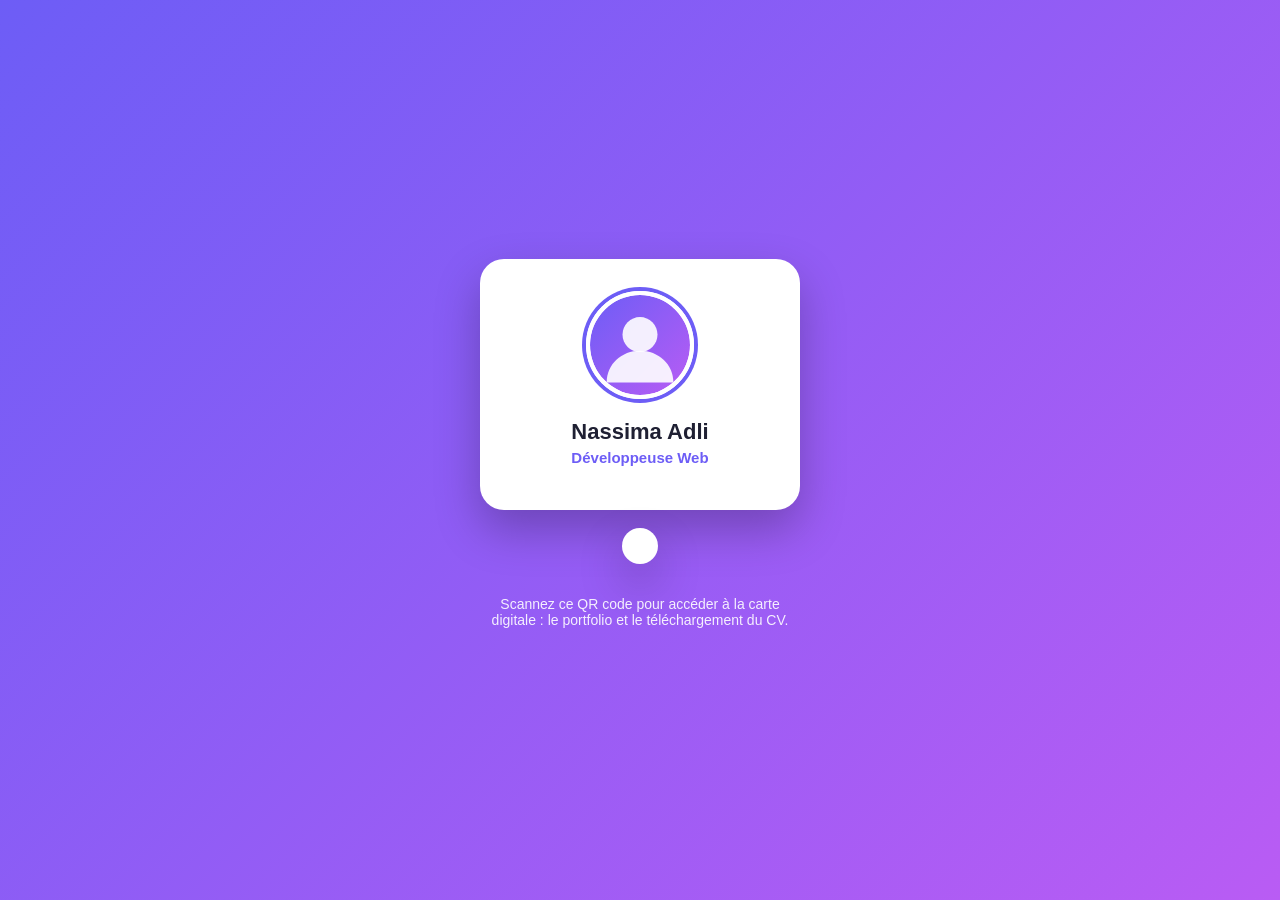
==== card-qr.html @ 46507873 "Ajoute la carte digitale avec QR code, portfolio et téléchargement du CV Site statique : index.html " ====
<!DOCTYPE html>
<html lang="fr">
<head>
  <meta charset="UTF-8" />
  <meta name="viewport" content="width=device-width, initial-scale=1.0" />
  <title>Carte à partager (QR code)</title>
  <link rel="stylesheet" href="styles.css" />
  <script src="vendor/qrcode.min.js"></script>
</head>
<body>
  <div class="qr-page">
    <main class="card">
      <img class="card__photo" id="photo" src="" alt="Photo de profil" />
      <h1 class="card__name" id="name"></h1>
      <p class="card__title" id="title"></p>
    </main>

    <div class="qr-box" id="qrcode"></div>
    <p class="qr-hint">
      Scannez ce QR code pour accéder à la carte digitale : le portfolio et
      le téléchargement du CV.
    </p>
  </div>

  <script src="config.js"></script>
  <script>
    const cfg = window.CARD_CONFIG;

    document.getElementById("photo").src = cfg.photo;
    document.getElementById("name").textContent = cfg.name;
    document.getElementById("title").textContent = cfg.title;

    new QRCode(document.getElementById("qrcode"), {
      text: cfg.cardUrl,
      width: 200,
      height: 200,
      colorDark: "#1f2033",
      colorLight: "#ffffff",
      correctLevel: QRCode.CorrectLevel.H,
    });
  </script>
</body>
</html>
---- styles.css ----
:root {
  --bg-start: #6D5DF6;
  --bg-end: #B95CF4;
  --card-bg: #ffffff;
  --text-main: #1f2033;
  --text-muted: #6b6d80;
  --accent: #6D5DF6;
  --accent-2: #22c55e;
}

* {
  box-sizing: border-box;
}

body {
  margin: 0;
  min-height: 100vh;
  display: flex;
  align-items: center;
  justify-content: center;
  padding: 24px;
  font-family: "Segoe UI", Roboto, -apple-system, BlinkMacSystemFont, sans-serif;
  background: linear-gradient(135deg, var(--bg-start), var(--bg-end));
}

.card {
  background: var(--card-bg);
  width: 100%;
  max-width: 360px;
  border-radius: 24px;
  padding: 32px 28px;
  box-shadow: 0 20px 45px rgba(0, 0, 0, 0.25);
  text-align: center;
}

.card__photo {
  width: 108px;
  height: 108px;
  border-radius: 50%;
  object-fit: cover;
  border: 4px solid #fff;
  box-shadow: 0 0 0 4px var(--accent);
  margin-bottom: 16px;
}

.card__name {
  margin: 0;
  font-size: 22px;
  font-weight: 700;
  color: var(--text-main);
}

.card__title {
  margin: 4px 0 12px;
  font-size: 15px;
  color: var(--accent);
  font-weight: 600;
}

.card__bio {
  margin: 0 0 22px;
  font-size: 14px;
  line-height: 1.5;
  color: var(--text-muted);
}

.card__actions {
  display: flex;
  flex-direction: column;
  gap: 12px;
  margin-bottom: 20px;
}

.btn {
  display: flex;
  align-items: center;
  justify-content: center;
  gap: 8px;
  padding: 13px 18px;
  border-radius: 14px;
  font-size: 15px;
  font-weight: 600;
  text-decoration: none;
  border: none;
  cursor: pointer;
  transition: transform 0.15s ease, box-shadow 0.15s ease;
}

.btn:active {
  transform: scale(0.97);
}

.btn--primary {
  background: linear-gradient(135deg, var(--bg-start), var(--bg-end));
  color: #fff;
  box-shadow: 0 8px 20px rgba(109, 93, 246, 0.35);
}

.btn--secondary {
  background: #f1f2f9;
  color: var(--text-main);
}

.card__socials {
  display: flex;
  justify-content: center;
  gap: 14px;
}

.card__socials a {
  display: inline-flex;
  align-items: center;
  justify-content: center;
  width: 42px;
  height: 42px;
  border-radius: 50%;
  background: #f1f2f9;
  text-decoration: none;
  font-size: 18px;
  color: var(--text-main);
}

.qr-page {
  display: flex;
  flex-direction: column;
  align-items: center;
  gap: 18px;
}

.qr-box {
  background: #fff;
  padding: 18px;
  border-radius: 18px;
  box-shadow: 0 20px 45px rgba(0, 0, 0, 0.25);
}

.qr-hint {
  color: #fff;
  font-size: 14px;
  text-align: center;
  max-width: 320px;
  opacity: 0.9;
}
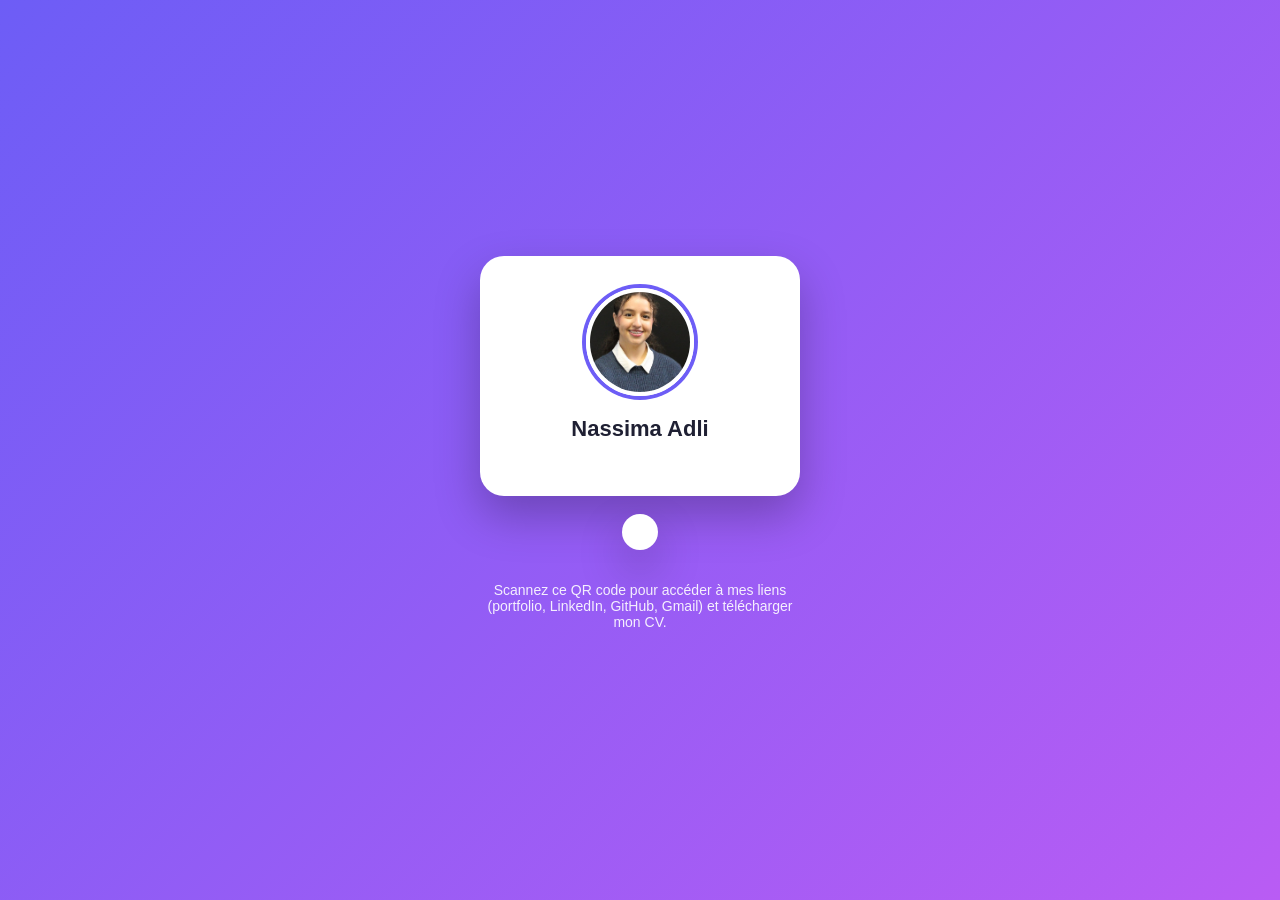
==== commit d58b1275: "Transforme la carte en page façon Linktree Remplace la carte bio (photo + titre + bio + 2 boutons) p" ====
--- a/card-qr.html
+++ b/card-qr.html
@@ -12,13 +12,12 @@
     <main class="card">
       <img class="card__photo" id="photo" src="" alt="Photo de profil" />
       <h1 class="card__name" id="name"></h1>
-      <p class="card__title" id="title"></p>
     </main>
 
     <div class="qr-box" id="qrcode"></div>
     <p class="qr-hint">
-      Scannez ce QR code pour accéder à la carte digitale : le portfolio et
-      le téléchargement du CV.
+      Scannez ce QR code pour accéder à mes liens (portfolio, LinkedIn,
+      GitHub, Gmail) et télécharger mon CV.
     </p>
   </div>
 
@@ -28,7 +27,6 @@
 
     document.getElementById("photo").src = cfg.photo;
     document.getElementById("name").textContent = cfg.name;
-    document.getElementById("title").textContent = cfg.title;
 
     new QRCode(document.getElementById("qrcode"), {
       text: cfg.cardUrl,
--- a/styles.css
+++ b/styles.css
@@ -44,31 +44,10 @@
 }
 
 .card__name {
-  margin: 0;
+  margin: 0 0 22px;
   font-size: 22px;
   font-weight: 700;
   color: var(--text-main);
-}
-
-.card__title {
-  margin: 4px 0 12px;
-  font-size: 15px;
-  color: var(--accent);
-  font-weight: 600;
-}
-
-.card__bio {
-  margin: 0 0 22px;
-  font-size: 14px;
-  line-height: 1.5;
-  color: var(--text-muted);
-}
-
-.card__actions {
-  display: flex;
-  flex-direction: column;
-  gap: 12px;
-  margin-bottom: 20px;
 }
 
 .btn {
@@ -94,30 +73,43 @@
   background: linear-gradient(135deg, var(--bg-start), var(--bg-end));
   color: #fff;
   box-shadow: 0 8px 20px rgba(109, 93, 246, 0.35);
+  margin-bottom: 24px;
 }
 
-.btn--secondary {
-  background: #f1f2f9;
-  color: var(--text-main);
+.link-list {
+  display: flex;
+  flex-direction: column;
+  gap: 12px;
 }
 
-.card__socials {
+.link-item {
   display: flex;
-  justify-content: center;
-  gap: 14px;
+  align-items: center;
+  gap: 12px;
+  padding: 14px 18px;
+  border-radius: 14px;
+  background: #f7f7fb;
+  border: 1px solid #ecebf7;
+  text-decoration: none;
+  color: var(--text-main);
+  font-size: 15px;
+  font-weight: 600;
+  transition: transform 0.15s ease, box-shadow 0.15s ease, border-color 0.15s ease;
 }
 
-.card__socials a {
-  display: inline-flex;
-  align-items: center;
-  justify-content: center;
-  width: 42px;
-  height: 42px;
-  border-radius: 50%;
-  background: #f1f2f9;
-  text-decoration: none;
-  font-size: 18px;
-  color: var(--text-main);
+.link-item:hover {
+  border-color: var(--accent);
+  box-shadow: 0 8px 18px rgba(109, 93, 246, 0.18);
+  transform: translateY(-1px);
+}
+
+.link-item:active {
+  transform: scale(0.98);
+}
+
+.link-item__icon {
+  font-size: 20px;
+  line-height: 1;
 }
 
 .qr-page {
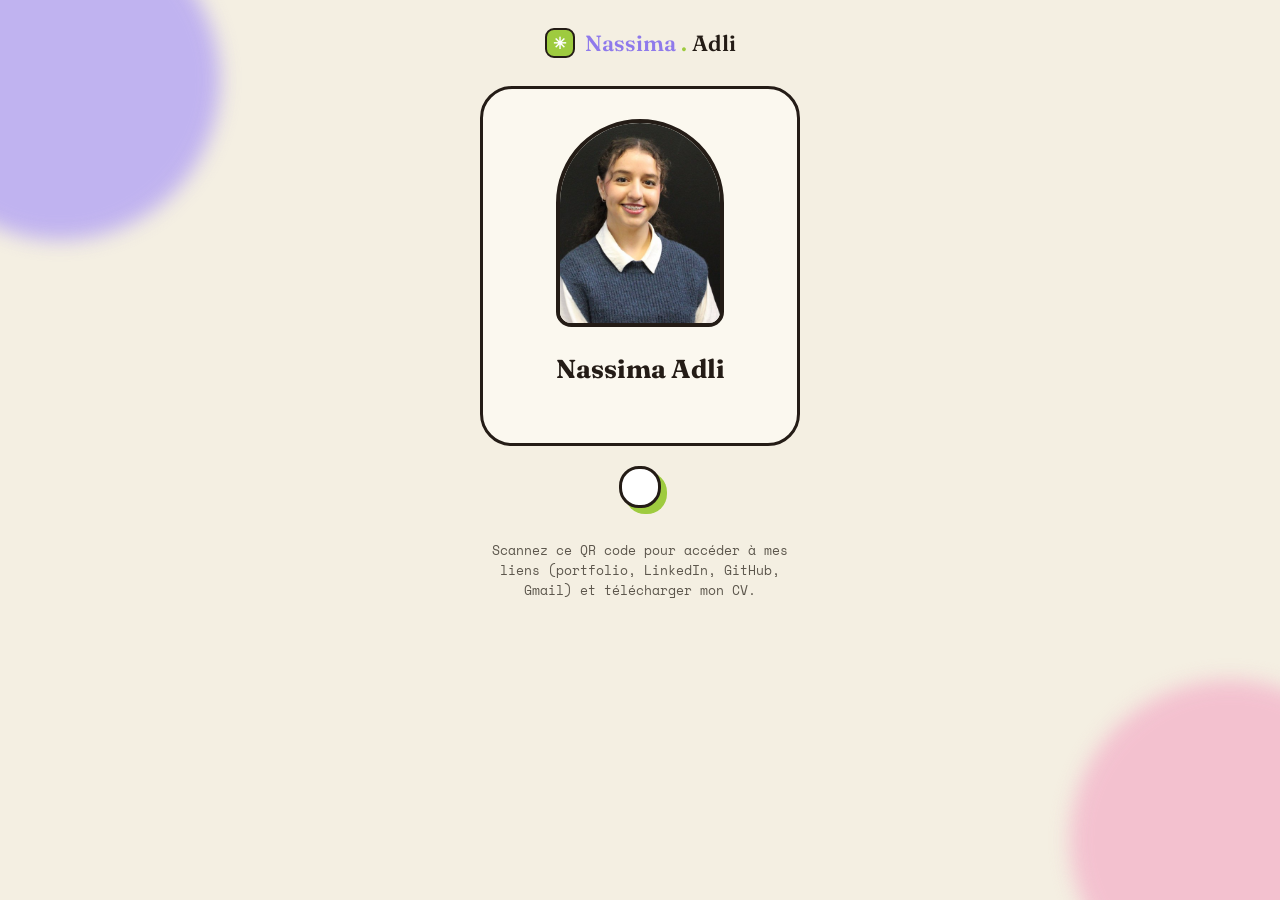
==== commit 17f160db: "Reprend la DA du portfolio pour la page Linktree Fond crème, formes organiques violet/rose en arrièr" ====
--- a/card-qr.html
+++ b/card-qr.html
@@ -8,6 +8,11 @@
   <script src="vendor/qrcode.min.js"></script>
 </head>
 <body>
+  <div class="brand">
+    <span class="brand__mark">✳</span>
+    <span id="brand-name"></span>
+  </div>
+
   <div class="qr-page">
     <main class="card">
       <img class="card__photo" id="photo" src="" alt="Photo de profil" />
@@ -28,11 +33,15 @@
     document.getElementById("photo").src = cfg.photo;
     document.getElementById("name").textContent = cfg.name;
 
+    const [firstName, ...rest] = cfg.name.split(" ");
+    document.getElementById("brand-name").innerHTML =
+      `<span class="brand__name">${firstName}</span> <span class="brand__dot">.</span> <span class="brand__last">${rest.join(" ")}</span>`;
+
     new QRCode(document.getElementById("qrcode"), {
       text: cfg.cardUrl,
       width: 200,
       height: 200,
-      colorDark: "#1f2033",
+      colorDark: "#241c16",
       colorLight: "#ffffff",
       correctLevel: QRCode.CorrectLevel.H,
     });
--- a/styles.css
+++ b/styles.css
@@ -1,11 +1,15 @@
+@import url("https://fonts.googleapis.com/css2?family=Fraunces:ital,wght@0,600;0,700;1,600&family=Space+Mono:wght@400;700&display=swap");
+
 :root {
-  --bg-start: #6D5DF6;
-  --bg-end: #B95CF4;
-  --card-bg: #ffffff;
-  --text-main: #1f2033;
-  --text-muted: #6b6d80;
-  --accent: #6D5DF6;
-  --accent-2: #22c55e;
+  --bg: #f4efe2;
+  --ink: #241c16;
+  --muted: #5c564c;
+  --purple: #b7a8f2;
+  --purple-deep: #8f7aeb;
+  --pink: #f3b9cc;
+  --green: #c9ec86;
+  --green-deep: #9ecb3f;
+  --card-bg: #fbf8ef;
 }
 
 * {
@@ -16,120 +20,222 @@
   margin: 0;
   min-height: 100vh;
   display: flex;
+  flex-direction: column;
+  align-items: center;
+  padding: 28px 20px 48px;
+  font-family: "Space Mono", ui-monospace, monospace;
+  color: var(--ink);
+  background: var(--bg);
+  position: relative;
+  overflow-x: hidden;
+}
+
+body::before,
+body::after {
+  content: "";
+  position: fixed;
+  width: 320px;
+  height: 320px;
+  border-radius: 50%;
+  filter: blur(10px);
+  z-index: 0;
+}
+
+body::before {
+  background: var(--purple);
+  top: -80px;
+  left: -100px;
+  opacity: 0.85;
+}
+
+body::after {
+  background: var(--pink);
+  bottom: -100px;
+  right: -110px;
+  opacity: 0.85;
+}
+
+.brand {
+  position: relative;
+  z-index: 1;
+  display: flex;
+  align-items: center;
+  gap: 10px;
+  margin-bottom: 28px;
+  font-family: "Fraunces", Georgia, serif;
+  font-size: 22px;
+  font-weight: 600;
+}
+
+.brand__mark {
+  width: 30px;
+  height: 30px;
+  border-radius: 9px;
+  background: var(--green-deep);
+  border: 2px solid var(--ink);
+  color: #fff;
+  display: flex;
   align-items: center;
   justify-content: center;
-  padding: 24px;
-  font-family: "Segoe UI", Roboto, -apple-system, BlinkMacSystemFont, sans-serif;
-  background: linear-gradient(135deg, var(--bg-start), var(--bg-end));
+  font-size: 16px;
+  line-height: 1;
+}
+
+.brand__name {
+  color: var(--purple-deep);
+}
+
+.brand__dot {
+  color: var(--green-deep);
+}
+
+.brand__last {
+  color: var(--ink);
 }
 
 .card {
+  position: relative;
+  z-index: 1;
   background: var(--card-bg);
   width: 100%;
-  max-width: 360px;
-  border-radius: 24px;
-  padding: 32px 28px;
-  box-shadow: 0 20px 45px rgba(0, 0, 0, 0.25);
+  max-width: 380px;
+  border-radius: 32px;
+  border: 3px solid var(--ink);
+  padding: 30px 26px 34px;
   text-align: center;
 }
 
 .card__photo {
-  width: 108px;
-  height: 108px;
-  border-radius: 50%;
+  width: 168px;
+  height: 208px;
   object-fit: cover;
-  border: 4px solid #fff;
-  box-shadow: 0 0 0 4px var(--accent);
-  margin-bottom: 16px;
+  border: 4px solid var(--ink);
+  border-radius: 110px 110px 20px 20px;
+  margin-bottom: 20px;
+  background: #fff;
 }
 
 .card__name {
-  margin: 0 0 22px;
-  font-size: 22px;
+  margin: 0 0 24px;
+  font-family: "Fraunces", Georgia, serif;
+  font-size: 26px;
   font-weight: 700;
-  color: var(--text-main);
+  color: var(--ink);
 }
 
 .btn {
   display: flex;
   align-items: center;
   justify-content: center;
-  gap: 8px;
-  padding: 13px 18px;
-  border-radius: 14px;
-  font-size: 15px;
-  font-weight: 600;
+  gap: 10px;
+  padding: 15px 20px;
+  border-radius: 999px;
+  font-family: "Space Mono", ui-monospace, monospace;
+  font-size: 14px;
+  font-weight: 700;
+  letter-spacing: 0.03em;
+  text-transform: uppercase;
   text-decoration: none;
-  border: none;
+  border: 3px solid var(--ink);
   cursor: pointer;
-  transition: transform 0.15s ease, box-shadow 0.15s ease;
-}
-
-.btn:active {
-  transform: scale(0.97);
+  transition: transform 0.12s ease, box-shadow 0.12s ease;
 }
 
 .btn--primary {
-  background: linear-gradient(135deg, var(--bg-start), var(--bg-end));
-  color: #fff;
-  box-shadow: 0 8px 20px rgba(109, 93, 246, 0.35);
-  margin-bottom: 24px;
+  background: var(--green);
+  color: var(--ink);
+  box-shadow: 6px 6px 0 var(--purple-deep);
+  margin-bottom: 26px;
+}
+
+.btn--primary:hover {
+  transform: translate(3px, 3px);
+  box-shadow: 3px 3px 0 var(--purple-deep);
+}
+
+.btn--primary:active {
+  transform: translate(6px, 6px);
+  box-shadow: 0 0 0 var(--purple-deep);
 }
 
 .link-list {
   display: flex;
   flex-direction: column;
+  gap: 14px;
+}
+
+.link-item {
+  display: flex;
+  align-items: center;
   gap: 12px;
-}
-
-.link-item {
-  display: flex;
-  align-items: center;
-  gap: 12px;
-  padding: 14px 18px;
-  border-radius: 14px;
-  background: #f7f7fb;
-  border: 1px solid #ecebf7;
+  padding: 14px 20px;
+  border-radius: 999px;
+  background: #fff;
+  border: 3px solid var(--ink);
   text-decoration: none;
-  color: var(--text-main);
-  font-size: 15px;
-  font-weight: 600;
-  transition: transform 0.15s ease, box-shadow 0.15s ease, border-color 0.15s ease;
+  color: var(--ink);
+  font-family: "Space Mono", ui-monospace, monospace;
+  font-size: 14px;
+  font-weight: 700;
+  text-transform: uppercase;
+  letter-spacing: 0.02em;
+  box-shadow: 5px 5px 0 var(--pink);
+  transition: transform 0.12s ease, box-shadow 0.12s ease;
+}
+
+.link-item:nth-child(3n+2) {
+  box-shadow: 5px 5px 0 var(--purple);
+}
+
+.link-item:nth-child(3n+3) {
+  box-shadow: 5px 5px 0 var(--green);
 }
 
 .link-item:hover {
-  border-color: var(--accent);
-  box-shadow: 0 8px 18px rgba(109, 93, 246, 0.18);
-  transform: translateY(-1px);
+  transform: translate(2px, 2px);
+  box-shadow: 3px 3px 0 var(--pink);
+}
+
+.link-item:nth-child(3n+2):hover {
+  box-shadow: 3px 3px 0 var(--purple);
+}
+
+.link-item:nth-child(3n+3):hover {
+  box-shadow: 3px 3px 0 var(--green);
 }
 
 .link-item:active {
-  transform: scale(0.98);
+  transform: translate(5px, 5px);
+  box-shadow: 0 0 0 currentColor;
 }
 
 .link-item__icon {
-  font-size: 20px;
+  font-size: 18px;
   line-height: 1;
 }
 
 .qr-page {
+  position: relative;
+  z-index: 1;
   display: flex;
   flex-direction: column;
   align-items: center;
-  gap: 18px;
+  gap: 20px;
 }
 
 .qr-box {
   background: #fff;
   padding: 18px;
-  border-radius: 18px;
-  box-shadow: 0 20px 45px rgba(0, 0, 0, 0.25);
+  border-radius: 20px;
+  border: 3px solid var(--ink);
+  box-shadow: 6px 6px 0 var(--green-deep);
 }
 
 .qr-hint {
-  color: #fff;
-  font-size: 14px;
+  color: var(--muted);
+  font-family: "Space Mono", ui-monospace, monospace;
+  font-size: 12.5px;
   text-align: center;
   max-width: 320px;
-  opacity: 0.9;
-}
+  line-height: 1.6;
+}
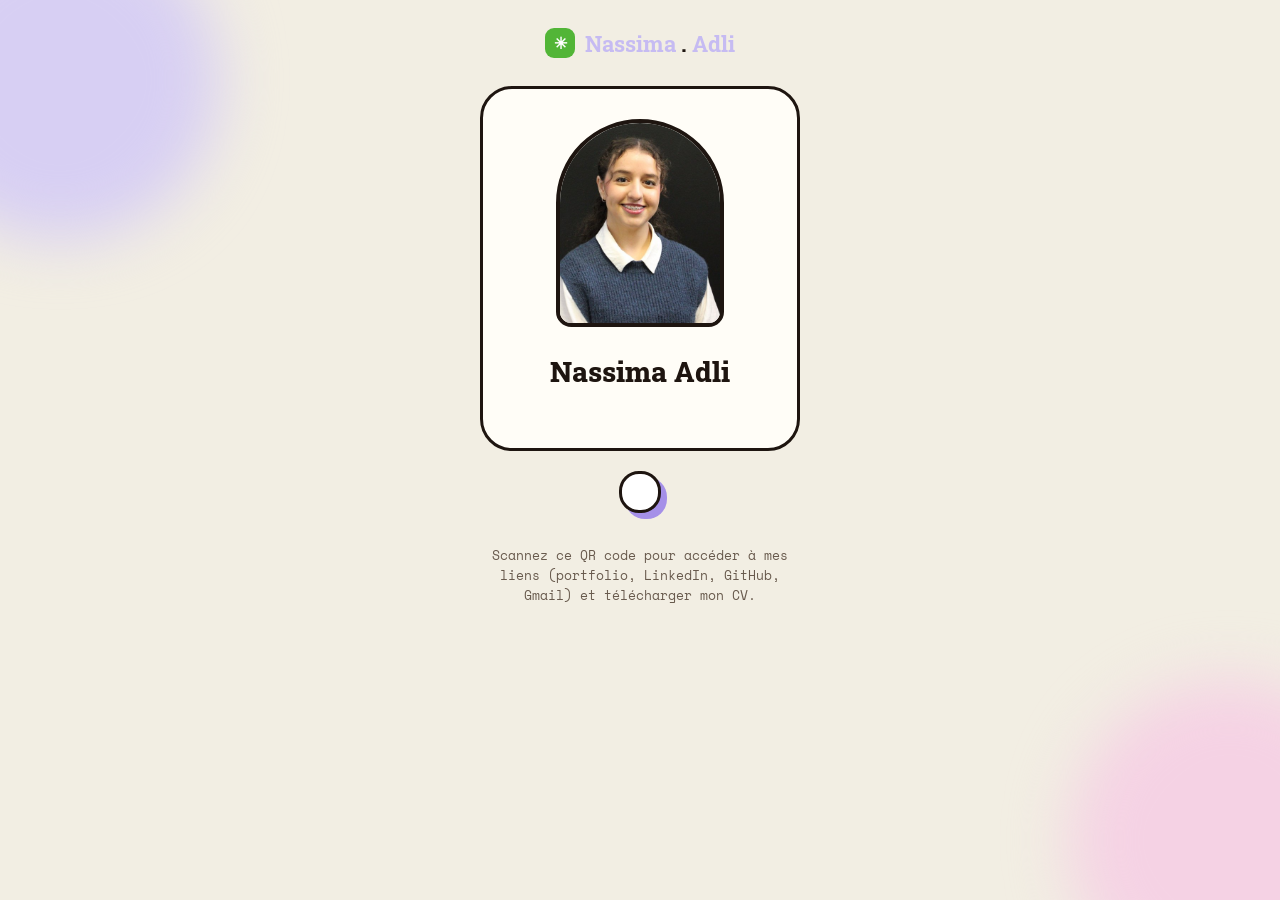
==== commit 12fd75ee: "Affine la DA avec les couleurs exactes du portfolio Couleurs extraites au pixel près depuis une capt" ====
--- a/card-qr.html
+++ b/card-qr.html
@@ -41,7 +41,7 @@
       text: cfg.cardUrl,
       width: 200,
       height: 200,
-      colorDark: "#241c16",
+      colorDark: "#1e1510",
       colorLight: "#ffffff",
       correctLevel: QRCode.CorrectLevel.H,
     });
--- a/styles.css
+++ b/styles.css
@@ -1,15 +1,21 @@
-@import url("https://fonts.googleapis.com/css2?family=Fraunces:ital,wght@0,600;0,700;1,600&family=Space+Mono:wght@400;700&display=swap");
-
+@import url("https://fonts.googleapis.com/css2?family=Roboto+Slab:wght@600;700;800&family=Space+Mono:wght@400;700&display=swap");
+
+/*
+  Palette extraite au pixel depuis une capture d'écran du portfolio
+  (portfolio-nassimaadli.vercel.app) pour reproduire la même DA :
+  fond crème, blobs pastel, encre presque noire, accents violet/vert.
+*/
 :root {
-  --bg: #f4efe2;
-  --ink: #241c16;
-  --muted: #5c564c;
-  --purple: #b7a8f2;
-  --purple-deep: #8f7aeb;
-  --pink: #f3b9cc;
-  --green: #c9ec86;
-  --green-deep: #9ecb3f;
-  --card-bg: #fbf8ef;
+  --bg: #f2eee3;
+  --card-bg: #fffdf7;
+  --ink: #1e1510;
+  --muted: #685a4d;
+  --blob-purple: #d7cff3;
+  --blob-pink: #f5d2e4;
+  --purple-text: #c6bbf2;
+  --purple-accent: #a590e8;
+  --green: #d4f089;
+  --green-deep: #52b537;
 }
 
 * {
@@ -37,22 +43,20 @@
   width: 320px;
   height: 320px;
   border-radius: 50%;
-  filter: blur(10px);
+  filter: blur(30px);
   z-index: 0;
 }
 
 body::before {
-  background: var(--purple);
+  background: var(--blob-purple);
   top: -80px;
   left: -100px;
-  opacity: 0.85;
 }
 
 body::after {
-  background: var(--pink);
+  background: var(--blob-pink);
   bottom: -100px;
   right: -110px;
-  opacity: 0.85;
 }
 
 .brand {
@@ -62,9 +66,9 @@
   align-items: center;
   gap: 10px;
   margin-bottom: 28px;
-  font-family: "Fraunces", Georgia, serif;
+  font-family: "Roboto Slab", Georgia, serif;
   font-size: 22px;
-  font-weight: 600;
+  font-weight: 700;
 }
 
 .brand__mark {
@@ -72,7 +76,6 @@
   height: 30px;
   border-radius: 9px;
   background: var(--green-deep);
-  border: 2px solid var(--ink);
   color: #fff;
   display: flex;
   align-items: center;
@@ -81,15 +84,12 @@
   line-height: 1;
 }
 
-.brand__name {
-  color: var(--purple-deep);
+.brand__name,
+.brand__last {
+  color: var(--purple-text);
 }
 
 .brand__dot {
-  color: var(--green-deep);
-}
-
-.brand__last {
   color: var(--ink);
 }
 
@@ -115,11 +115,21 @@
   background: #fff;
 }
 
+.card__label {
+  margin: 0 0 6px;
+  font-family: "Space Mono", ui-monospace, monospace;
+  font-size: 11.5px;
+  font-weight: 700;
+  letter-spacing: 0.08em;
+  text-transform: uppercase;
+  color: var(--purple-accent);
+}
+
 .card__name {
   margin: 0 0 24px;
-  font-family: "Fraunces", Georgia, serif;
-  font-size: 26px;
-  font-weight: 700;
+  font-family: "Roboto Slab", Georgia, serif;
+  font-size: 28px;
+  font-weight: 800;
   color: var(--ink);
 }
 
@@ -144,18 +154,18 @@
 .btn--primary {
   background: var(--green);
   color: var(--ink);
-  box-shadow: 6px 6px 0 var(--purple-deep);
+  box-shadow: 6px 6px 0 var(--purple-accent);
   margin-bottom: 26px;
 }
 
 .btn--primary:hover {
   transform: translate(3px, 3px);
-  box-shadow: 3px 3px 0 var(--purple-deep);
+  box-shadow: 3px 3px 0 var(--purple-accent);
 }
 
 .btn--primary:active {
   transform: translate(6px, 6px);
-  box-shadow: 0 0 0 var(--purple-deep);
+  box-shadow: 0 0 0 var(--purple-accent);
 }
 
 .link-list {
@@ -170,7 +180,7 @@
   gap: 12px;
   padding: 14px 20px;
   border-radius: 999px;
-  background: #fff;
+  background: var(--card-bg);
   border: 3px solid var(--ink);
   text-decoration: none;
   color: var(--ink);
@@ -179,34 +189,18 @@
   font-weight: 700;
   text-transform: uppercase;
   letter-spacing: 0.02em;
-  box-shadow: 5px 5px 0 var(--pink);
+  box-shadow: 5px 5px 0 var(--purple-accent);
   transition: transform 0.12s ease, box-shadow 0.12s ease;
-}
-
-.link-item:nth-child(3n+2) {
-  box-shadow: 5px 5px 0 var(--purple);
-}
-
-.link-item:nth-child(3n+3) {
-  box-shadow: 5px 5px 0 var(--green);
 }
 
 .link-item:hover {
   transform: translate(2px, 2px);
-  box-shadow: 3px 3px 0 var(--pink);
-}
-
-.link-item:nth-child(3n+2):hover {
-  box-shadow: 3px 3px 0 var(--purple);
-}
-
-.link-item:nth-child(3n+3):hover {
-  box-shadow: 3px 3px 0 var(--green);
+  box-shadow: 3px 3px 0 var(--purple-accent);
 }
 
 .link-item:active {
   transform: translate(5px, 5px);
-  box-shadow: 0 0 0 currentColor;
+  box-shadow: 0 0 0 var(--purple-accent);
 }
 
 .link-item__icon {
@@ -228,7 +222,7 @@
   padding: 18px;
   border-radius: 20px;
   border: 3px solid var(--ink);
-  box-shadow: 6px 6px 0 var(--green-deep);
+  box-shadow: 6px 6px 0 var(--purple-accent);
 }
 
 .qr-hint {
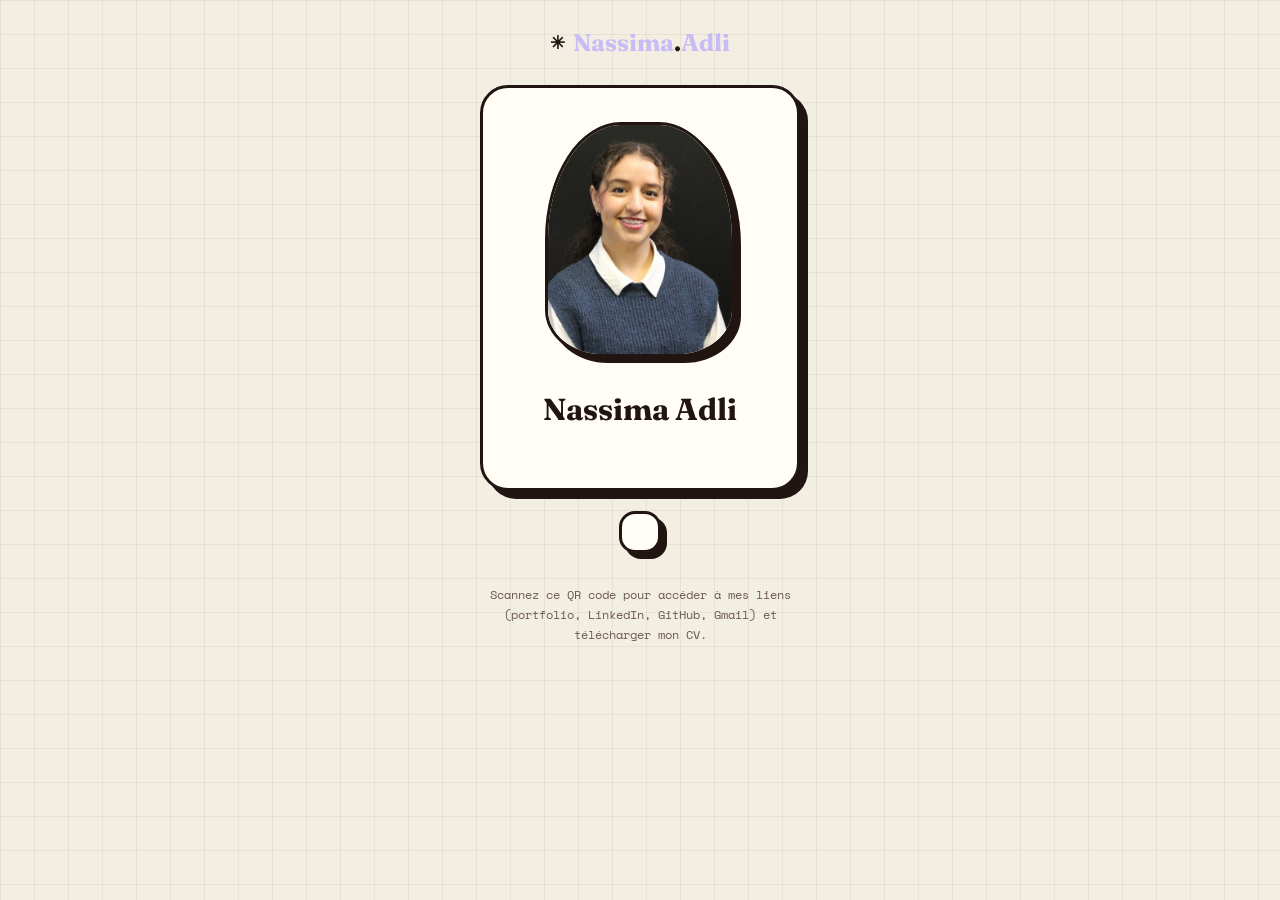
==== commit 211acb39: "Reprend le vrai design system du portfolio (twin exact) L'accès direct au portfolio en ligne était b" ====
--- a/card-qr.html
+++ b/card-qr.html
@@ -8,10 +8,9 @@
   <script src="vendor/qrcode.min.js"></script>
 </head>
 <body>
-  <div class="brand">
-    <span class="brand__mark">✳</span>
-    <span id="brand-name"></span>
-  </div>
+  <a class="brand" id="brand" href="#" target="_blank" rel="noopener">
+    <span class="brand__mark">✳</span><span id="brand-name"></span>
+  </a>
 
   <div class="qr-page">
     <main class="card">
@@ -33,16 +32,18 @@
     document.getElementById("photo").src = cfg.photo;
     document.getElementById("name").textContent = cfg.name;
 
+    const brand = document.getElementById("brand");
+    brand.href = cfg.portfolioUrl || "#";
     const [firstName, ...rest] = cfg.name.split(" ");
     document.getElementById("brand-name").innerHTML =
-      `<span class="brand__name">${firstName}</span> <span class="brand__dot">.</span> <span class="brand__last">${rest.join(" ")}</span>`;
+      `${firstName}<span class="brand__dot">.</span>${rest.join(" ")}`;
 
     new QRCode(document.getElementById("qrcode"), {
       text: cfg.cardUrl,
       width: 200,
       height: 200,
-      colorDark: "#1e1510",
-      colorLight: "#ffffff",
+      colorDark: "#201510",
+      colorLight: "#fffdf6",
       correctLevel: QRCode.CorrectLevel.H,
     });
   </script>
--- a/styles.css
+++ b/styles.css
@@ -1,25 +1,41 @@
-@import url("https://fonts.googleapis.com/css2?family=Roboto+Slab:wght@600;700;800&family=Space+Mono:wght@400;700&display=swap");
+@import url("https://fonts.googleapis.com/css2?family=Fraunces:opsz,wght@9..144,600;9..144,700&family=Poppins:wght@400;500&family=Space+Mono:wght@400;700&display=swap");
 
 /*
-  Palette extraite au pixel depuis une capture d'écran du portfolio
-  (portfolio-nassimaadli.vercel.app) pour reproduire la même DA :
-  fond crème, blobs pastel, encre presque noire, accents violet/vert.
+  Design system repris tel quel du portfolio (portfolio-nassimaadli.vercel.app,
+  repo Nassima203/portfolio-nassima/css/style.css) : mêmes variables de
+  couleur, mêmes polices, mêmes styles de bouton/carte/ombre.
 */
 :root {
-  --bg: #f2eee3;
-  --card-bg: #fffdf7;
-  --ink: #1e1510;
-  --muted: #685a4d;
-  --blob-purple: #d7cff3;
-  --blob-pink: #f5d2e4;
-  --purple-text: #c6bbf2;
-  --purple-accent: #a590e8;
-  --green: #d4f089;
-  --green-deep: #52b537;
+  --cream: #f3eee2;
+  --cream-dark: #eae1cc;
+  --white: #fffdf6;
+  --terracotta: #c9bbf6;
+  --terracotta-dark: #a98fee;
+  --pink: #fbbedd;
+  --pink-dark: #f48ec4;
+  --lime: #cdf17a;
+  --lime-dark: #a9de45;
+  --yellow: #f3d65e;
+  --ink: #201510;
+  --ink-soft: #6b5a4c;
+  --border: #201510;
+  --grid-line: rgba(32, 21, 16, 0.06);
+
+  --font-serif: "Fraunces", "Georgia", serif;
+  --font-sans: "Poppins", "Segoe UI", sans-serif;
+  --font-mono: "Space Mono", "Courier New", monospace;
+
+  --radius-lg: 28px;
+  --radius-md: 16px;
 }
 
 * {
   box-sizing: border-box;
+}
+
+a {
+  color: inherit;
+  text-decoration: none;
 }
 
 body {
@@ -29,107 +45,81 @@
   flex-direction: column;
   align-items: center;
   padding: 28px 20px 48px;
-  font-family: "Space Mono", ui-monospace, monospace;
-  color: var(--ink);
-  background: var(--bg);
-  position: relative;
+  font-family: var(--font-sans);
+  color: var(--ink);
+  background:
+    linear-gradient(var(--grid-line) 1px, transparent 1px),
+    linear-gradient(90deg, var(--grid-line) 1px, transparent 1px),
+    var(--cream);
+  background-size: 34px 34px, 34px 34px, auto;
   overflow-x: hidden;
 }
 
-body::before,
-body::after {
-  content: "";
-  position: fixed;
-  width: 320px;
-  height: 320px;
-  border-radius: 50%;
-  filter: blur(30px);
-  z-index: 0;
-}
-
-body::before {
-  background: var(--blob-purple);
-  top: -80px;
-  left: -100px;
-}
-
-body::after {
-  background: var(--blob-pink);
-  bottom: -100px;
-  right: -110px;
-}
-
 .brand {
-  position: relative;
-  z-index: 1;
-  display: flex;
-  align-items: center;
-  gap: 10px;
+  display: flex;
+  align-items: center;
+  gap: 8px;
   margin-bottom: 28px;
-  font-family: "Roboto Slab", Georgia, serif;
-  font-size: 22px;
-  font-weight: 700;
+  font-family: var(--font-serif);
+  font-size: 1.5rem;
+  font-weight: 700;
+  color: var(--terracotta);
+  text-decoration: none;
 }
 
 .brand__mark {
-  width: 30px;
-  height: 30px;
-  border-radius: 9px;
-  background: var(--green-deep);
-  color: #fff;
-  display: flex;
-  align-items: center;
-  justify-content: center;
-  font-size: 16px;
-  line-height: 1;
-}
-
-.brand__name,
-.brand__last {
-  color: var(--purple-text);
+  display: inline-flex;
+  color: var(--ink);
+  font-size: 1.1rem;
+  animation: spin-slow 6s linear infinite;
 }
 
 .brand__dot {
   color: var(--ink);
 }
 
+@keyframes spin-slow {
+  from { transform: rotate(0deg); }
+  to { transform: rotate(360deg); }
+}
+
 .card {
-  position: relative;
-  z-index: 1;
-  background: var(--card-bg);
+  background: var(--white);
   width: 100%;
   max-width: 380px;
-  border-radius: 32px;
-  border: 3px solid var(--ink);
-  padding: 30px 26px 34px;
+  border-radius: var(--radius-lg);
+  border: 3px solid var(--border);
+  box-shadow: 8px 8px 0 var(--ink);
+  padding: 34px 26px;
   text-align: center;
 }
 
 .card__photo {
-  width: 168px;
-  height: 208px;
+  width: 190px;
+  height: 235px;
   object-fit: cover;
-  border: 4px solid var(--ink);
-  border-radius: 110px 110px 20px 20px;
-  margin-bottom: 20px;
-  background: #fff;
+  border: 3px solid var(--border);
+  border-radius: 40% 40% 30% 30% / 50% 50% 20% 20%;
+  box-shadow: 6px 6px 0 var(--ink);
+  background: var(--yellow);
+  margin-bottom: 26px;
 }
 
 .card__label {
-  margin: 0 0 6px;
-  font-family: "Space Mono", ui-monospace, monospace;
-  font-size: 11.5px;
-  font-weight: 700;
-  letter-spacing: 0.08em;
+  margin: 0 0 8px;
+  font-family: var(--font-mono);
+  font-size: 0.78rem;
+  font-weight: 700;
+  letter-spacing: 0.04em;
   text-transform: uppercase;
-  color: var(--purple-accent);
+  color: var(--terracotta-dark);
 }
 
 .card__name {
-  margin: 0 0 24px;
-  font-family: "Roboto Slab", Georgia, serif;
-  font-size: 28px;
-  font-weight: 800;
+  margin: 0 0 26px;
+  font-family: var(--font-serif);
+  font-size: 1.9rem;
+  font-weight: 700;
   color: var(--ink);
 }
 
@@ -138,34 +128,31 @@
   align-items: center;
   justify-content: center;
   gap: 10px;
-  padding: 15px 20px;
+  width: 100%;
+  padding: 14px 24px;
   border-radius: 999px;
-  font-family: "Space Mono", ui-monospace, monospace;
-  font-size: 14px;
-  font-weight: 700;
-  letter-spacing: 0.03em;
+  font-family: var(--font-mono);
+  font-weight: 700;
+  font-size: 0.82rem;
+  letter-spacing: 0.02em;
   text-transform: uppercase;
+  border: 2.5px solid var(--border);
   text-decoration: none;
-  border: 3px solid var(--ink);
   cursor: pointer;
-  transition: transform 0.12s ease, box-shadow 0.12s ease;
+  transition: transform 0.15s ease, box-shadow 0.15s ease, background 0.15s ease, color 0.15s ease;
 }
 
 .btn--primary {
-  background: var(--green);
-  color: var(--ink);
-  box-shadow: 6px 6px 0 var(--purple-accent);
+  background: var(--lime);
+  color: var(--ink);
+  box-shadow: 4px 4px 0 var(--terracotta-dark);
   margin-bottom: 26px;
 }
 
 .btn--primary:hover {
-  transform: translate(3px, 3px);
-  box-shadow: 3px 3px 0 var(--purple-accent);
-}
-
-.btn--primary:active {
-  transform: translate(6px, 6px);
-  box-shadow: 0 0 0 var(--purple-accent);
+  transform: translate(-2px, -2px);
+  box-shadow: 6px 6px 0 var(--terracotta-dark);
+  background: var(--lime-dark);
 }
 
 .link-list {
@@ -175,42 +162,24 @@
 }
 
 .link-item {
-  display: flex;
-  align-items: center;
-  gap: 12px;
-  padding: 14px 20px;
-  border-radius: 999px;
-  background: var(--card-bg);
-  border: 3px solid var(--ink);
-  text-decoration: none;
-  color: var(--ink);
-  font-family: "Space Mono", ui-monospace, monospace;
-  font-size: 14px;
-  font-weight: 700;
-  text-transform: uppercase;
-  letter-spacing: 0.02em;
-  box-shadow: 5px 5px 0 var(--purple-accent);
-  transition: transform 0.12s ease, box-shadow 0.12s ease;
+  background: var(--white);
+  color: var(--ink);
+  box-shadow: 4px 4px 0 var(--pink-dark);
 }
 
 .link-item:hover {
-  transform: translate(2px, 2px);
-  box-shadow: 3px 3px 0 var(--purple-accent);
-}
-
-.link-item:active {
-  transform: translate(5px, 5px);
-  box-shadow: 0 0 0 var(--purple-accent);
+  transform: translate(-2px, -2px);
+  box-shadow: 6px 6px 0 var(--pink-dark);
+  background: var(--ink);
+  color: var(--cream);
 }
 
 .link-item__icon {
-  font-size: 18px;
+  font-size: 1.05rem;
   line-height: 1;
 }
 
 .qr-page {
-  position: relative;
-  z-index: 1;
   display: flex;
   flex-direction: column;
   align-items: center;
@@ -218,17 +187,17 @@
 }
 
 .qr-box {
-  background: #fff;
+  background: var(--white);
   padding: 18px;
-  border-radius: 20px;
-  border: 3px solid var(--ink);
-  box-shadow: 6px 6px 0 var(--purple-accent);
+  border-radius: var(--radius-md);
+  border: 3px solid var(--border);
+  box-shadow: 6px 6px 0 var(--ink);
 }
 
 .qr-hint {
-  color: var(--muted);
-  font-family: "Space Mono", ui-monospace, monospace;
-  font-size: 12.5px;
+  color: var(--ink-soft);
+  font-family: var(--font-mono);
+  font-size: 0.78rem;
   text-align: center;
   max-width: 320px;
   line-height: 1.6;
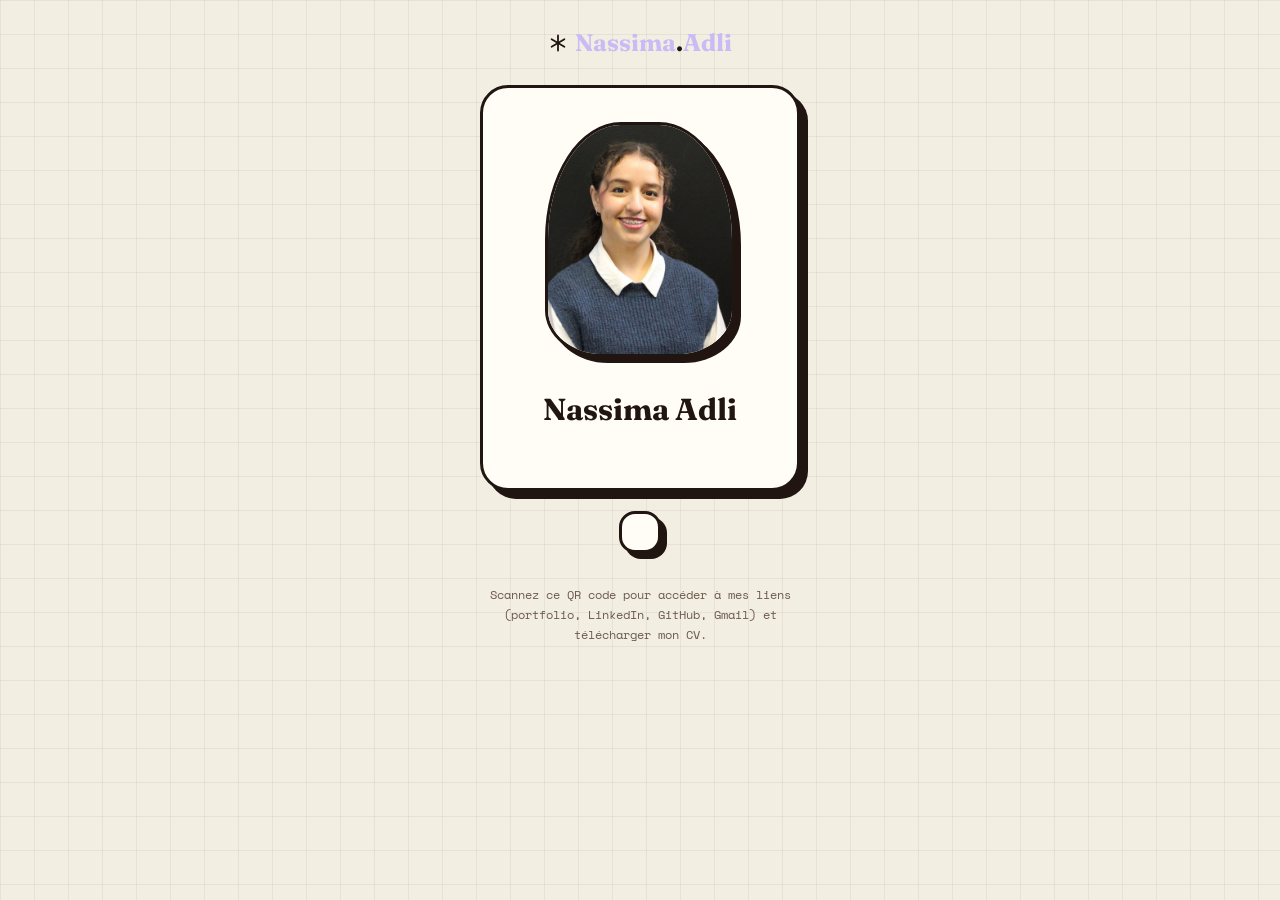
==== commit 5bda2c62: "Remplace les emojis par de vrais logos SVG Supprime tous les emojis (icônes de liens, flèche du bout" ====
--- a/card-qr.html
+++ b/card-qr.html
@@ -9,7 +9,13 @@
 </head>
 <body>
   <a class="brand" id="brand" href="#" target="_blank" rel="noopener">
-    <span class="brand__mark">✳</span><span id="brand-name"></span>
+    <span class="brand__mark">
+      <svg viewBox="0 0 24 24" fill="none" stroke="currentColor" stroke-width="2.4" stroke-linecap="round">
+        <line x1="12" y1="2" x2="12" y2="22" />
+        <line x1="3.5" y1="7" x2="20.5" y2="17" />
+        <line x1="20.5" y1="7" x2="3.5" y2="17" />
+      </svg>
+    </span><span id="brand-name"></span>
   </a>
 
   <div class="qr-page">
--- a/styles.css
+++ b/styles.css
@@ -70,8 +70,14 @@
 .brand__mark {
   display: inline-flex;
   color: var(--ink);
-  font-size: 1.1rem;
+  width: 18px;
+  height: 18px;
   animation: spin-slow 6s linear infinite;
+}
+
+.brand__mark svg {
+  width: 100%;
+  height: 100%;
 }
 
 .brand__dot {
@@ -175,8 +181,16 @@
 }
 
 .link-item__icon {
-  font-size: 1.05rem;
-  line-height: 1;
+  display: inline-flex;
+  width: 18px;
+  height: 18px;
+  flex-shrink: 0;
+}
+
+.link-item__icon svg {
+  width: 100%;
+  height: 100%;
+  fill: currentColor;
 }
 
 .qr-page {
